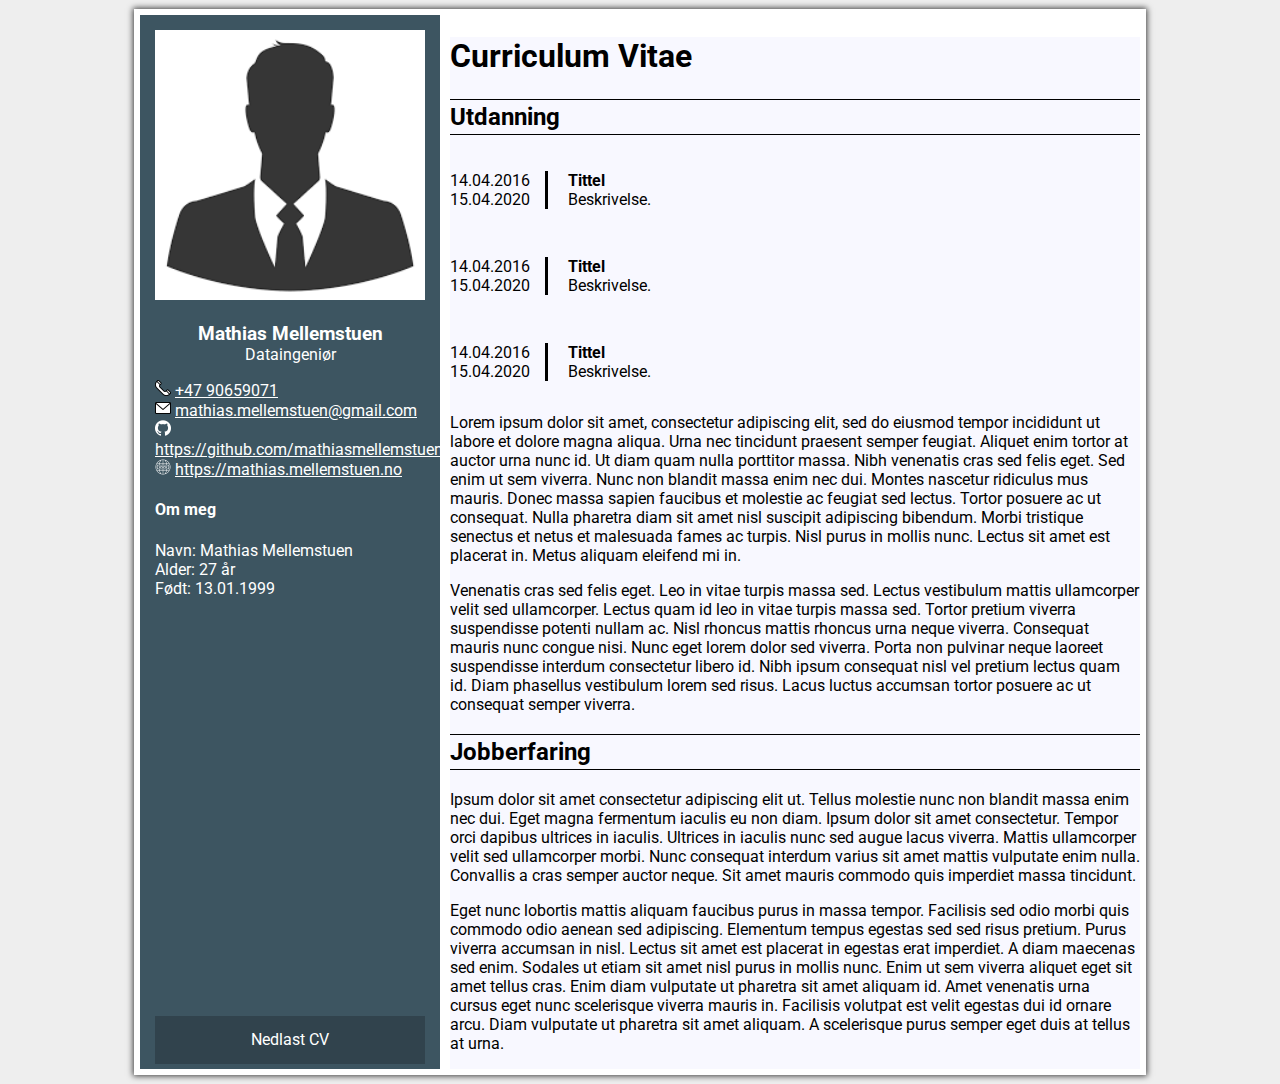
==== index.html @ b18fa22c "Adding list items." ====
<!DOCTYPE html>
<html lang="no">
<head>
    <meta charset="UTF-8">
    <meta name="viewport" content="width=device-width, initial-scale=1.0">
    <meta http-equiv="X-UA-Compatible" content="ie=edge">
    <link type="text/css" rel="stylesheet" href="Style.css"/>
    <link href="https://fonts.googleapis.com/css?family=Roboto&display=swap" rel="stylesheet"> 
    <script src="Script.js"></script>
    <title>CV - Mathias Mellemstuen</title>
</head>
<body>
    <main>
        <h1>Curriculum Vitae</h1>
        <div class="extra-content dark-blue-background">
            <img src="profilepicture.png"/>
            <h3>Mathias Mellemstuen</h3>
            <p id="title">Dataingeniør</p>
            <p>
                <span class="icon-phone"> </span> <a href="tel:+4790659071">+47 90659071</a><br>
                <span class="icon-mail"> </span> <a href="mailto:mathias.mellemstuen@gmail.com">mathias.mellemstuen@gmail.com</a><br>
                <span class="icon-github"></span> <a  target="_blank" href="https://github.com/mathiasmellemstuen">https://github.com/mathiasmellemstuen</a><br>
                <span class="icon-website"></span> <a  target="_blank" href="https://mathias.mellemstuen.no">https://mathias.mellemstuen.no</a>
            </p>
            <h4>Om meg</h4>
            <p>Navn: Mathias Mellemstuen<br><span id="age">Alder: x år</span><br>Født: 13.01.1999</p>
            <div id="download-button">
                <a href="/cv.pdf">Nedlast CV</a>
            </div>
        </div>
        <div class="main-content">
            <h2 class="header-lines">Utdanning</h2>
            <section class="list-item">
                <p class="date"><span>14.04.2016</span><br><span>15.04.2020</span></p>
                <p class="description"><b>Tittel</b><br>Beskrivelse.</p>
            </section>
            <section class="list-item">
                <p class="date"><span>14.04.2016</span><br><span>15.04.2020</span></p>
                <p class="description"><b>Tittel</b><br>Beskrivelse.</p>
            </section>
            <section class="list-item">
                <p class="date"><span>14.04.2016</span><br><span>15.04.2020</span></p>
                <p class="description"><b>Tittel</b><br>Beskrivelse.</p>
            </section>
            <p>Lorem ipsum dolor sit amet, consectetur adipiscing elit, sed do eiusmod tempor incididunt ut labore et dolore magna aliqua. Urna nec tincidunt praesent semper feugiat. Aliquet enim tortor at auctor urna nunc id. Ut diam quam nulla porttitor massa. Nibh venenatis cras sed felis eget. Sed enim ut sem viverra. Nunc non blandit massa enim nec dui. Montes nascetur ridiculus mus mauris. Donec massa sapien faucibus et molestie ac feugiat sed lectus. Tortor posuere ac ut consequat. Nulla pharetra diam sit amet nisl suscipit adipiscing bibendum. Morbi tristique senectus et netus et malesuada fames ac turpis. Nisl purus in mollis nunc. Lectus sit amet est placerat in. Metus aliquam eleifend mi in.</p>
            <p>Venenatis cras sed felis eget. Leo in vitae turpis massa sed. Lectus vestibulum mattis ullamcorper velit sed ullamcorper. Lectus quam id leo in vitae turpis massa sed. Tortor pretium viverra suspendisse potenti nullam ac. Nisl rhoncus mattis rhoncus urna neque viverra. Consequat mauris nunc congue nisi. Nunc eget lorem dolor sed viverra. Porta non pulvinar neque laoreet suspendisse interdum consectetur libero id. Nibh ipsum consequat nisl vel pretium lectus quam id. Diam phasellus vestibulum lorem sed risus. Lacus luctus accumsan tortor posuere ac ut consequat semper viverra.</p>
            <h2 class="header-lines">Jobberfaring</h2>
            <p>Ipsum dolor sit amet consectetur adipiscing elit ut. Tellus molestie nunc non blandit massa enim nec dui. Eget magna fermentum iaculis eu non diam. Ipsum dolor sit amet consectetur. Tempor orci dapibus ultrices in iaculis. Ultrices in iaculis nunc sed augue lacus viverra. Mattis ullamcorper velit sed ullamcorper morbi. Nunc consequat interdum varius sit amet mattis vulputate enim nulla. Convallis a cras semper auctor neque. Sit amet mauris commodo quis imperdiet massa tincidunt.</p>
            <p>Eget nunc lobortis mattis aliquam faucibus purus in massa tempor. Facilisis sed odio morbi quis commodo odio aenean sed adipiscing. Elementum tempus egestas sed sed risus pretium. Purus viverra accumsan in nisl. Lectus sit amet est placerat in egestas erat imperdiet. A diam maecenas sed enim. Sodales ut etiam sit amet nisl purus in mollis nunc. Enim ut sem viverra aliquet eget sit amet tellus cras. Enim diam vulputate ut pharetra sit amet aliquam id. Amet venenatis urna cursus eget nunc scelerisque viverra mauris in. Facilisis volutpat est velit egestas dui id ornare arcu. Diam vulputate ut pharetra sit amet aliquam. A scelerisque purus semper eget duis at tellus at urna.</p>
            </div>

    </main>
    <footer>

    </footer>
</body>

</html>
---- Style.css ----
@media (min-width: 1000px) {
    
    main {
        min-width: 1000px;
        width:49vw; 
        grid-template-columns: 30% 69%; 
        grid-template-rows: 4em auto; 
    }
    main h1 {
        grid-column-start: 2;
        grid-column-end: 2;
        grid-row-start: 1;
        grid-row-end: 1;
        background-color:#f8f8ff; 
        margin-bottom:0;

    }
    .extra-content {
        color: white; 
        background-color: #3D5561; 
        grid-column-start: 1;
        grid-column-end: 1;
        grid-row-start: 1;
        grid-row-end: 3;
        padding: 5%; 
        position:relative; 
    }
    .extra-content h3 {

        text-align: center;
        margin-bottom:0; 
    }
    .extra-content img {
    
        width:100%; 
    }
    .main-content {
        background-color:#f8f8ff; 
        grid-column-start: 2;
        grid-column-end: 2;
        grid-row-start: 2;
        grid-row-end: 2;
    }
    .main-content h1 {
        text-align: center;
    }
    a {
        color:white; 
    }
    #download-button {
        position:absolute; 
        width:90%;
        height:3em; 
        background-color:rgb(49, 67, 77); 
        bottom: 5px; 
        transition: 0.2s linear;
    
    } 
    #download-button a {
        position: absolute;
        color:white; 
        height:100%; 
        text-align: center;
        width:100%; 
        line-height:3em;
        text-decoration: none;
    }
    
}
@media (max-width: 1000px) {
    

    main {
        display:flex; 
        flex-direction: column;
        width: 100%;
    }
    main h1 {
        order:1; 
        background-color: #3D5561; 
        margin-top: 0;
        margin-bottom: 0;
        padding-top: 1.5em;
        padding-bottom:1.5em; 
        text-align:center; 
        color:white; 

    }
    .main-content {
        order:3; 
        margin-bottom:3em; 
    }
    .extra-content {
        order:2; 
        color:black;
        text-align:center; 
    }
    a {
        color:black; 
    }
    #download-button {
        position:fixed; 
        width:100%;
        height:3em; 
        background-color:rgb(49, 67, 77); 
        bottom: 5px; 
        transition: 0.2s linear;
        left:10px; 
        right:10px; 
    
    } 
    #download-button a {
        position:fixed;
        color:white; 
        text-align: center;
        line-height:3em;
        width:100%; 
        text-decoration: none;
        bottom:5px; 
        left:10px; 
        right:10px;
    }

}

body {
    margin-top:1vh; 
    margin-bottom:1vh;
    padding:0; 
    background-color: #eeeeee;
    font-family: 'Roboto', sans-serif;
}

main {
    margin-left: auto; 
    margin-right: auto; 
    box-shadow: 0px 0px 6px 1px rgba(0,0,0,0.75);
    padding: 0.5vw; 
    background-color: white;
    min-height: 1024px;
    display:grid;
    grid-column-gap: 1%;
}

.icon-phone {
    background-image: url("phone.png");
    background-size: cover;
    background-repeat: no-repeat;
    background-position: center center;   
    height: 1em;
    width: 1em;
    display:inline-block;
}
.icon-mail {
    background-image: url("mail.png");
    background-size: cover;
    background-repeat: no-repeat;
    background-position: center center;   
    height: 1em;
    width: 1em;
    display:inline-block;
}
.icon-github {
    background-image: url("github.png");
    background-size: cover;
    background-repeat: no-repeat;
    background-position: center center;   
    height: 1em;
    width: 1em;
    display:inline-block;
}
.icon-website {
    background-image: url("website.png");
    background-size: cover;
    background-repeat: no-repeat;
    background-position: center center;   
    height: 1em;
    width: 1em;
    display:inline-block;
}

#title {
    margin-top: 0;
    text-align: center;
}
.header-lines {
    padding-top:3px; 
    padding-bottom:3px; 
    border-top:1px solid black;
    border-bottom:1px solid black;
}


#download-button:hover {
    background-color: #4C6977; 
}


.list-item {
    margin-top:1em; 
    margin-bottom:1em; 
    overflow:hidden;
    cursor: pointer;

}
.list-item .date {
    display:inline-block;
    border-right-style: solid;
    min-width: 95px;
    float:left; 
}
.list-item .description {
    margin-left:20px; 
    display:inline-block; 
    float:left; 
}
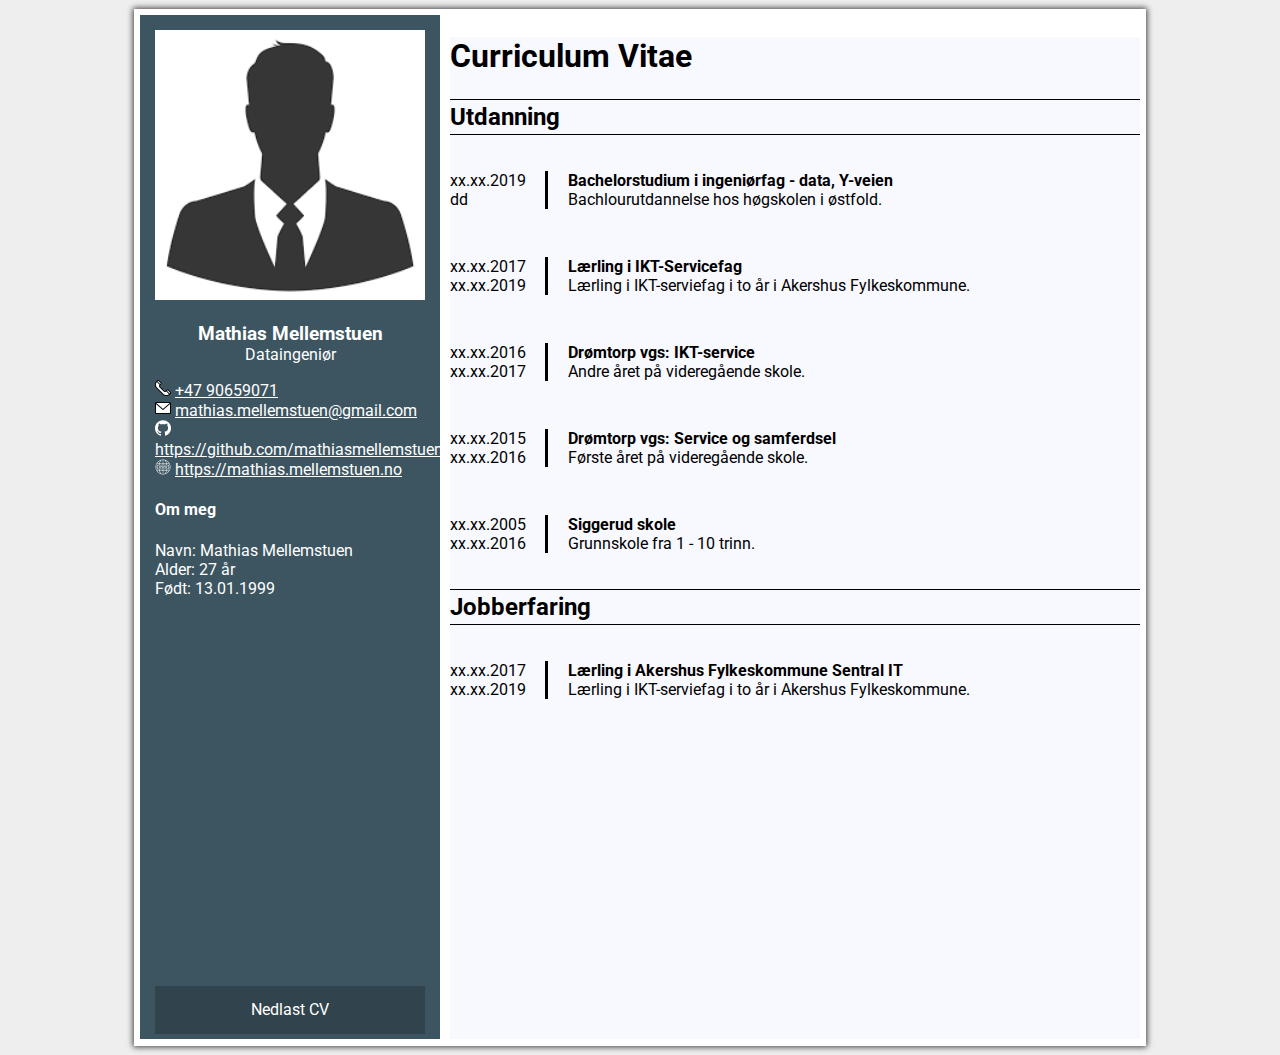
==== commit 70d4a18b: "Minor changes." ====
--- a/index.html
+++ b/index.html
@@ -1,58 +1,61 @@
 <!DOCTYPE html>
 <html lang="no">
-<head>
-    <meta charset="UTF-8">
-    <meta name="viewport" content="width=device-width, initial-scale=1.0">
-    <meta http-equiv="X-UA-Compatible" content="ie=edge">
-    <link type="text/css" rel="stylesheet" href="Style.css"/>
-    <link href="https://fonts.googleapis.com/css?family=Roboto&display=swap" rel="stylesheet"> 
-    <script src="Script.js"></script>
-    <title>CV - Mathias Mellemstuen</title>
-</head>
-<body>
-    <main>
-        <h1>Curriculum Vitae</h1>
-        <div class="extra-content dark-blue-background">
-            <img src="profilepicture.png"/>
-            <h3>Mathias Mellemstuen</h3>
-            <p id="title">Dataingeniør</p>
-            <p>
-                <span class="icon-phone"> </span> <a href="tel:+4790659071">+47 90659071</a><br>
-                <span class="icon-mail"> </span> <a href="mailto:mathias.mellemstuen@gmail.com">mathias.mellemstuen@gmail.com</a><br>
-                <span class="icon-github"></span> <a  target="_blank" href="https://github.com/mathiasmellemstuen">https://github.com/mathiasmellemstuen</a><br>
-                <span class="icon-website"></span> <a  target="_blank" href="https://mathias.mellemstuen.no">https://mathias.mellemstuen.no</a>
-            </p>
-            <h4>Om meg</h4>
-            <p>Navn: Mathias Mellemstuen<br><span id="age">Alder: x år</span><br>Født: 13.01.1999</p>
-            <div id="download-button">
-                <a href="/cv.pdf">Nedlast CV</a>
+    <head>
+        <meta charset="UTF-8">
+        <meta name="viewport" content="width=device-width, initial-scale=1.0">
+        <meta http-equiv="X-UA-Compatible" content="ie=edge">
+        <link type="text/css" rel="stylesheet" href="Style.css"/>
+        <link href="https://fonts.googleapis.com/css?family=Roboto&display=swap" rel="stylesheet"> 
+        <script src="Script.js"></script>
+        <title>CV - Mathias Mellemstuen</title>
+    </head>
+    <body>
+        <main>
+            <h1>Curriculum Vitae</h1>
+            <div class="extra-content dark-blue-background">
+                <img src="profilepicture.png"/>
+                <h3>Mathias Mellemstuen</h3>
+                <p id="title">Dataingeniør</p>
+                <p>
+                    <span class="icon-phone"> </span> <a href="tel:+4790659071">+47 90659071</a><br>
+                    <span class="icon-mail"> </span> <a href="mailto:mathias.mellemstuen@gmail.com">mathias.mellemstuen@gmail.com</a><br>
+                    <span class="icon-github"></span> <a  target="_blank" href="https://github.com/mathiasmellemstuen">https://github.com/mathiasmellemstuen</a><br>
+                    <span class="icon-website"></span> <a  target="_blank" href="https://mathias.mellemstuen.no">https://mathias.mellemstuen.no</a>
+                </p>
+                <h4>Om meg</h4>
+                <p>Navn: Mathias Mellemstuen<br><span id="age">Alder: x år</span><br>Født: 13.01.1999</p>
+                <div id="download-button">
+                    <a href="/cv.pdf">Nedlast CV</a>
+                </div>
             </div>
-        </div>
-        <div class="main-content">
-            <h2 class="header-lines">Utdanning</h2>
-            <section class="list-item">
-                <p class="date"><span>14.04.2016</span><br><span>15.04.2020</span></p>
-                <p class="description"><b>Tittel</b><br>Beskrivelse.</p>
-            </section>
-            <section class="list-item">
-                <p class="date"><span>14.04.2016</span><br><span>15.04.2020</span></p>
-                <p class="description"><b>Tittel</b><br>Beskrivelse.</p>
-            </section>
-            <section class="list-item">
-                <p class="date"><span>14.04.2016</span><br><span>15.04.2020</span></p>
-                <p class="description"><b>Tittel</b><br>Beskrivelse.</p>
-            </section>
-            <p>Lorem ipsum dolor sit amet, consectetur adipiscing elit, sed do eiusmod tempor incididunt ut labore et dolore magna aliqua. Urna nec tincidunt praesent semper feugiat. Aliquet enim tortor at auctor urna nunc id. Ut diam quam nulla porttitor massa. Nibh venenatis cras sed felis eget. Sed enim ut sem viverra. Nunc non blandit massa enim nec dui. Montes nascetur ridiculus mus mauris. Donec massa sapien faucibus et molestie ac feugiat sed lectus. Tortor posuere ac ut consequat. Nulla pharetra diam sit amet nisl suscipit adipiscing bibendum. Morbi tristique senectus et netus et malesuada fames ac turpis. Nisl purus in mollis nunc. Lectus sit amet est placerat in. Metus aliquam eleifend mi in.</p>
-            <p>Venenatis cras sed felis eget. Leo in vitae turpis massa sed. Lectus vestibulum mattis ullamcorper velit sed ullamcorper. Lectus quam id leo in vitae turpis massa sed. Tortor pretium viverra suspendisse potenti nullam ac. Nisl rhoncus mattis rhoncus urna neque viverra. Consequat mauris nunc congue nisi. Nunc eget lorem dolor sed viverra. Porta non pulvinar neque laoreet suspendisse interdum consectetur libero id. Nibh ipsum consequat nisl vel pretium lectus quam id. Diam phasellus vestibulum lorem sed risus. Lacus luctus accumsan tortor posuere ac ut consequat semper viverra.</p>
-            <h2 class="header-lines">Jobberfaring</h2>
-            <p>Ipsum dolor sit amet consectetur adipiscing elit ut. Tellus molestie nunc non blandit massa enim nec dui. Eget magna fermentum iaculis eu non diam. Ipsum dolor sit amet consectetur. Tempor orci dapibus ultrices in iaculis. Ultrices in iaculis nunc sed augue lacus viverra. Mattis ullamcorper velit sed ullamcorper morbi. Nunc consequat interdum varius sit amet mattis vulputate enim nulla. Convallis a cras semper auctor neque. Sit amet mauris commodo quis imperdiet massa tincidunt.</p>
-            <p>Eget nunc lobortis mattis aliquam faucibus purus in massa tempor. Facilisis sed odio morbi quis commodo odio aenean sed adipiscing. Elementum tempus egestas sed sed risus pretium. Purus viverra accumsan in nisl. Lectus sit amet est placerat in egestas erat imperdiet. A diam maecenas sed enim. Sodales ut etiam sit amet nisl purus in mollis nunc. Enim ut sem viverra aliquet eget sit amet tellus cras. Enim diam vulputate ut pharetra sit amet aliquam id. Amet venenatis urna cursus eget nunc scelerisque viverra mauris in. Facilisis volutpat est velit egestas dui id ornare arcu. Diam vulputate ut pharetra sit amet aliquam. A scelerisque purus semper eget duis at tellus at urna.</p>
+            <div class="main-content">
+                <h2 class="header-lines">Utdanning</h2>
+                <section class="list-item">
+                    <p class="date"><span>xx.xx.2019</span><br><span>dd</span></p>
+                    <p class="description"><b>Bachelorstudium i ingeniørfag - data, Y-veien</b><br>Bachlourutdannelse hos høgskolen i østfold.</p>
+                </section>
+                <section class="list-item">
+                    <p class="date"><span>xx.xx.2017</span><br><span>xx.xx.2019</span></p>
+                    <p class="description"><b>Lærling i IKT-Servicefag</b><br>Lærling i IKT-serviefag i to år i Akershus Fylkeskommune.</p>
+                </section>
+                <section class="list-item">
+                    <p class="date"><span>xx.xx.2016</span><br><span>xx.xx.2017</span></p>
+                    <p class="description"><b>Drømtorp vgs: IKT-service</b><br>Andre året på videregående skole.</p>
+                </section>
+                <section class="list-item">
+                    <p class="date"><span>xx.xx.2015</span><br><span>xx.xx.2016</span></p>
+                    <p class="description"><b>Drømtorp vgs: Service og samferdsel</b><br>Første året på videregående skole.</p>
+                </section>
+                <section class="list-item">
+                    <p class="date"><span>xx.xx.2005</span><br><span>xx.xx.2016</span></p>
+                    <p class="description"><b>Siggerud skole</b><br>Grunnskole fra 1 - 10 trinn.</p>
+                </section>
+                <h2 class="header-lines">Jobberfaring</h2>
+                <section class="list-item">
+                    <p class="date"><span>xx.xx.2017</span><br><span>xx.xx.2019</span></p>
+                    <p class="description"><b>Lærling i Akershus Fylkeskommune Sentral IT</b><br>Lærling i IKT-serviefag i to år i Akershus Fylkeskommune.</p>
+                </section>
             </div>
-
-    </main>
-    <footer>
-
-    </footer>
-</body>
-
+        </main>
+    </body>
 </html>--- a/Style.css
+++ b/Style.css
@@ -123,6 +123,26 @@
 
 }
 
+@media print {
+    body {
+        width: 100%;
+        height:100%;
+        position:fixed;
+        top:0px;
+        bottom:0px;
+        margin: auto;
+        margin-top: 0px !important;
+        border: 1px solid;
+    }
+    main {
+        width:100%; 
+        padding: 0 0; 
+        margin: 0 0; 
+    }
+    #download-button {
+        displaY: none;
+    }
+}
 body {
     margin-top:1vh; 
     margin-bottom:1vh;
@@ -208,9 +228,12 @@
     border-right-style: solid;
     min-width: 95px;
     float:left; 
+    overflow:hidden; 
 }
 .list-item .description {
     margin-left:20px; 
     display:inline-block; 
     float:left; 
+    overflow:hidden;    
+    display:block; 
 }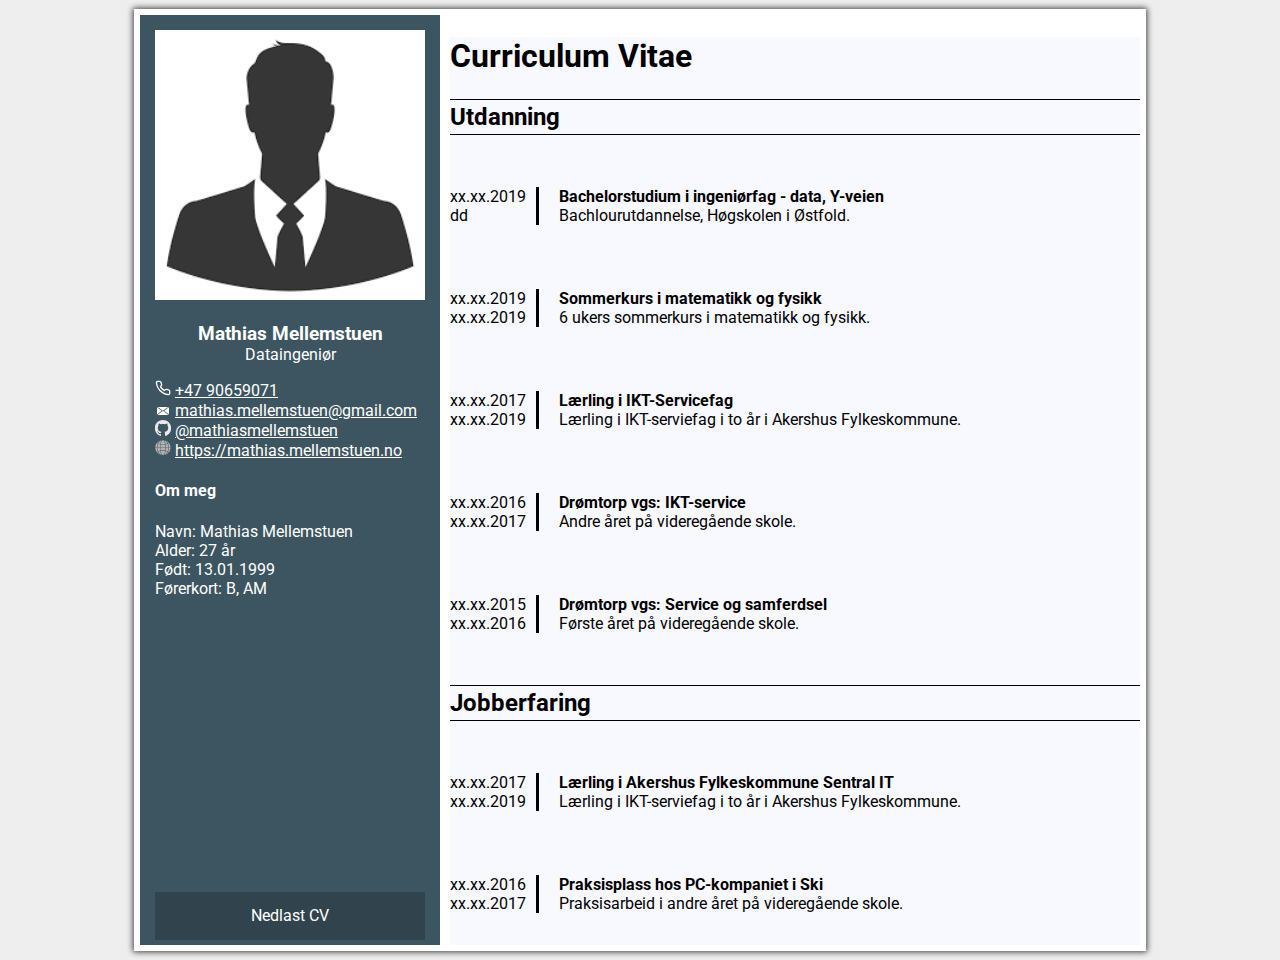
==== commit 6c0b4df9: "Minor changes." ====
--- a/index.html
+++ b/index.html
@@ -13,48 +13,57 @@
         <main>
             <h1>Curriculum Vitae</h1>
             <div class="extra-content dark-blue-background">
-                <img src="profilepicture.png"/>
+                <img src="Images/profilepicture.png"/>
                 <h3>Mathias Mellemstuen</h3>
                 <p id="title">Dataingeniør</p>
                 <p>
                     <span class="icon-phone"> </span> <a href="tel:+4790659071">+47 90659071</a><br>
                     <span class="icon-mail"> </span> <a href="mailto:mathias.mellemstuen@gmail.com">mathias.mellemstuen@gmail.com</a><br>
-                    <span class="icon-github"></span> <a  target="_blank" href="https://github.com/mathiasmellemstuen">https://github.com/mathiasmellemstuen</a><br>
+                    <span class="icon-github"></span> <a  target="_blank" href="https://github.com/mathiasmellemstuen">@mathiasmellemstuen</a><br>
                     <span class="icon-website"></span> <a  target="_blank" href="https://mathias.mellemstuen.no">https://mathias.mellemstuen.no</a>
                 </p>
                 <h4>Om meg</h4>
-                <p>Navn: Mathias Mellemstuen<br><span id="age">Alder: x år</span><br>Født: 13.01.1999</p>
+                <p>Navn: Mathias Mellemstuen<br><span id="age">Alder: x år</span><br>Født: 13.01.1999<br>Førerkort: B, AM</p>
                 <div id="download-button">
                     <a href="/cv.pdf">Nedlast CV</a>
                 </div>
             </div>
             <div class="main-content">
                 <h2 class="header-lines">Utdanning</h2>
-                <section class="list-item">
-                    <p class="date"><span>xx.xx.2019</span><br><span>dd</span></p>
-                    <p class="description"><b>Bachelorstudium i ingeniørfag - data, Y-veien</b><br>Bachlourutdannelse hos høgskolen i østfold.</p>
-                </section>
-                <section class="list-item">
-                    <p class="date"><span>xx.xx.2017</span><br><span>xx.xx.2019</span></p>
-                    <p class="description"><b>Lærling i IKT-Servicefag</b><br>Lærling i IKT-serviefag i to år i Akershus Fylkeskommune.</p>
-                </section>
-                <section class="list-item">
-                    <p class="date"><span>xx.xx.2016</span><br><span>xx.xx.2017</span></p>
-                    <p class="description"><b>Drømtorp vgs: IKT-service</b><br>Andre året på videregående skole.</p>
-                </section>
-                <section class="list-item">
-                    <p class="date"><span>xx.xx.2015</span><br><span>xx.xx.2016</span></p>
-                    <p class="description"><b>Drømtorp vgs: Service og samferdsel</b><br>Første året på videregående skole.</p>
-                </section>
-                <section class="list-item">
-                    <p class="date"><span>xx.xx.2005</span><br><span>xx.xx.2016</span></p>
-                    <p class="description"><b>Siggerud skole</b><br>Grunnskole fra 1 - 10 trinn.</p>
-                </section>
+                <div class="flex-group">
+                    <section class="list-item">
+                        <p class="date"><span>xx.xx.2019</span><br><span>dd</span></p>
+                        <p class="description"><b>Bachelorstudium i ingeniørfag - data, Y-veien</b><br>Bachlourutdannelse, Høgskolen i Østfold.</p>
+                    </section>
+                    <section class="list-item">
+                        <p class="date"><span>xx.xx.2019</span><br><span>xx.xx.2019</span></p>
+                        <p class="description"><b>Sommerkurs i matematikk og fysikk</b><br>6 ukers sommerkurs i matematikk og fysikk.</p>
+                    </section>
+                    <section class="list-item">
+                        <p class="date"><span>xx.xx.2017</span><br><span>xx.xx.2019</span></p>
+                        <p class="description"><b>Lærling i IKT-Servicefag</b><br>Lærling i IKT-serviefag i to år i Akershus Fylkeskommune.</p>
+                    </section>
+                    <section class="list-item">
+                        <p class="date"><span>xx.xx.2016</span><br><span>xx.xx.2017</span></p>
+                        <p class="description"><b>Drømtorp vgs: IKT-service</b><br>Andre året på videregående skole.</p>
+                    </section>
+                    <section class="list-item">
+                        <p class="date"><span>xx.xx.2015</span><br><span>xx.xx.2016</span></p>
+                        <p class="description"><b>Drømtorp vgs: Service og samferdsel</b><br>Første året på videregående skole.</p>
+                    </section>
+                </div>
+
                 <h2 class="header-lines">Jobberfaring</h2>
-                <section class="list-item">
-                    <p class="date"><span>xx.xx.2017</span><br><span>xx.xx.2019</span></p>
-                    <p class="description"><b>Lærling i Akershus Fylkeskommune Sentral IT</b><br>Lærling i IKT-serviefag i to år i Akershus Fylkeskommune.</p>
-                </section>
+                <div class="flex-group">
+                    <section class="list-item">
+                        <p class="date"><span>xx.xx.2017</span><br><span>xx.xx.2019</span></p>
+                        <p class="description"><b>Lærling i Akershus Fylkeskommune Sentral IT</b><br>Lærling i IKT-serviefag i to år i Akershus Fylkeskommune.</p>
+                    </section>
+                    <section class="list-item">
+                        <p class="date"><span>xx.xx.2016</span><br><span>xx.xx.2017</span></p>
+                        <p class="description"><b>Praksisplass hos PC-kompaniet i Ski</b><br>Praksisarbeid i andre året på videregående skole.</p>
+                    </section>
+                </div>
             </div>
         </main>
     </body>
--- a/Style.css
+++ b/Style.css
@@ -6,6 +6,7 @@
         grid-template-columns: 30% 69%; 
         grid-template-rows: 4em auto; 
     }
+    
     main h1 {
         grid-column-start: 2;
         grid-column-end: 2;
@@ -13,8 +14,8 @@
         grid-row-end: 1;
         background-color:#f8f8ff; 
         margin-bottom:0;
-
-    }
+    }
+
     .extra-content {
         color: white; 
         background-color: #3D5561; 
@@ -25,15 +26,18 @@
         padding: 5%; 
         position:relative; 
     }
+
     .extra-content h3 {
 
         text-align: center;
         margin-bottom:0; 
     }
+
     .extra-content img {
     
         width:100%; 
     }
+
     .main-content {
         background-color:#f8f8ff; 
         grid-column-start: 2;
@@ -41,12 +45,15 @@
         grid-row-start: 2;
         grid-row-end: 2;
     }
+
     .main-content h1 {
         text-align: center;
     }
+
     a {
         color:white; 
     }
+
     #download-button {
         position:absolute; 
         width:90%;
@@ -56,6 +63,7 @@
         transition: 0.2s linear;
     
     } 
+
     #download-button a {
         position: absolute;
         color:white; 
@@ -65,7 +73,10 @@
         line-height:3em;
         text-decoration: none;
     }
-    
+
+    .icon-phone, .icon-mail, .icon-github, .icon-website{
+        filter:invert(); 
+    }
 }
 @media (max-width: 1000px) {
     
@@ -75,6 +86,7 @@
         flex-direction: column;
         width: 100%;
     }
+
     main h1 {
         order:1; 
         background-color: #3D5561; 
@@ -86,18 +98,22 @@
         color:white; 
 
     }
+
     .main-content {
         order:3; 
         margin-bottom:3em; 
     }
+
     .extra-content {
         order:2; 
         color:black;
         text-align:center; 
     }
+
     a {
         color:black; 
     }
+
     #download-button {
         position:fixed; 
         width:100%;
@@ -109,6 +125,7 @@
         right:10px; 
     
     } 
+
     #download-button a {
         position:fixed;
         color:white; 
@@ -120,6 +137,7 @@
         left:10px; 
         right:10px;
     }
+
 
 }
 
@@ -134,14 +152,17 @@
         margin-top: 0px !important;
         border: 1px solid;
     }
+
     main {
         width:100%; 
         padding: 0 0; 
         margin: 0 0; 
     }
+
     #download-button {
         displaY: none;
     }
+
 }
 body {
     margin-top:1vh; 
@@ -157,13 +178,12 @@
     box-shadow: 0px 0px 6px 1px rgba(0,0,0,0.75);
     padding: 0.5vw; 
     background-color: white;
-    min-height: 1024px;
     display:grid;
     grid-column-gap: 1%;
 }
 
 .icon-phone {
-    background-image: url("phone.png");
+    background-image: url("Icons/phone.svg");
     background-size: cover;
     background-repeat: no-repeat;
     background-position: center center;   
@@ -171,8 +191,19 @@
     width: 1em;
     display:inline-block;
 }
+
 .icon-mail {
-    background-image: url("mail.png");
+    background-image: url("Icons/mail.svg");
+    background-size: cover;
+    background-repeat: no-repeat;
+    background-position: center 3px;   
+    height: 1em;
+    width: 1em;
+    display:inline-block;
+}
+
+.icon-github {
+    background-image: url("Icons/github.svg");
     background-size: cover;
     background-repeat: no-repeat;
     background-position: center center;   
@@ -180,17 +211,9 @@
     width: 1em;
     display:inline-block;
 }
-.icon-github {
-    background-image: url("github.png");
-    background-size: cover;
-    background-repeat: no-repeat;
-    background-position: center center;   
-    height: 1em;
-    width: 1em;
-    display:inline-block;
-}
+
 .icon-website {
-    background-image: url("website.png");
+    background-image: url("Icons/website.svg");
     background-size: cover;
     background-repeat: no-repeat;
     background-position: center center;   
@@ -203,6 +226,7 @@
     margin-top: 0;
     text-align: center;
 }
+
 .header-lines {
     padding-top:3px; 
     padding-bottom:3px; 
@@ -210,30 +234,25 @@
     border-bottom:1px solid black;
 }
 
-
 #download-button:hover {
     background-color: #4C6977; 
 }
 
-
+.flex-group {
+    display:flex; 
+    flex-direction: column;
+}
 .list-item {
+    display:flex; 
     margin-top:1em; 
     margin-bottom:1em; 
-    overflow:hidden;
     cursor: pointer;
-
+    max-width: 100ch;
 }
 .list-item .date {
-    display:inline-block;
     border-right-style: solid;
-    min-width: 95px;
-    float:left; 
-    overflow:hidden; 
+    padding-right: 10px;
 }
 .list-item .description {
     margin-left:20px; 
-    display:inline-block; 
-    float:left; 
-    overflow:hidden;    
-    display:block; 
 }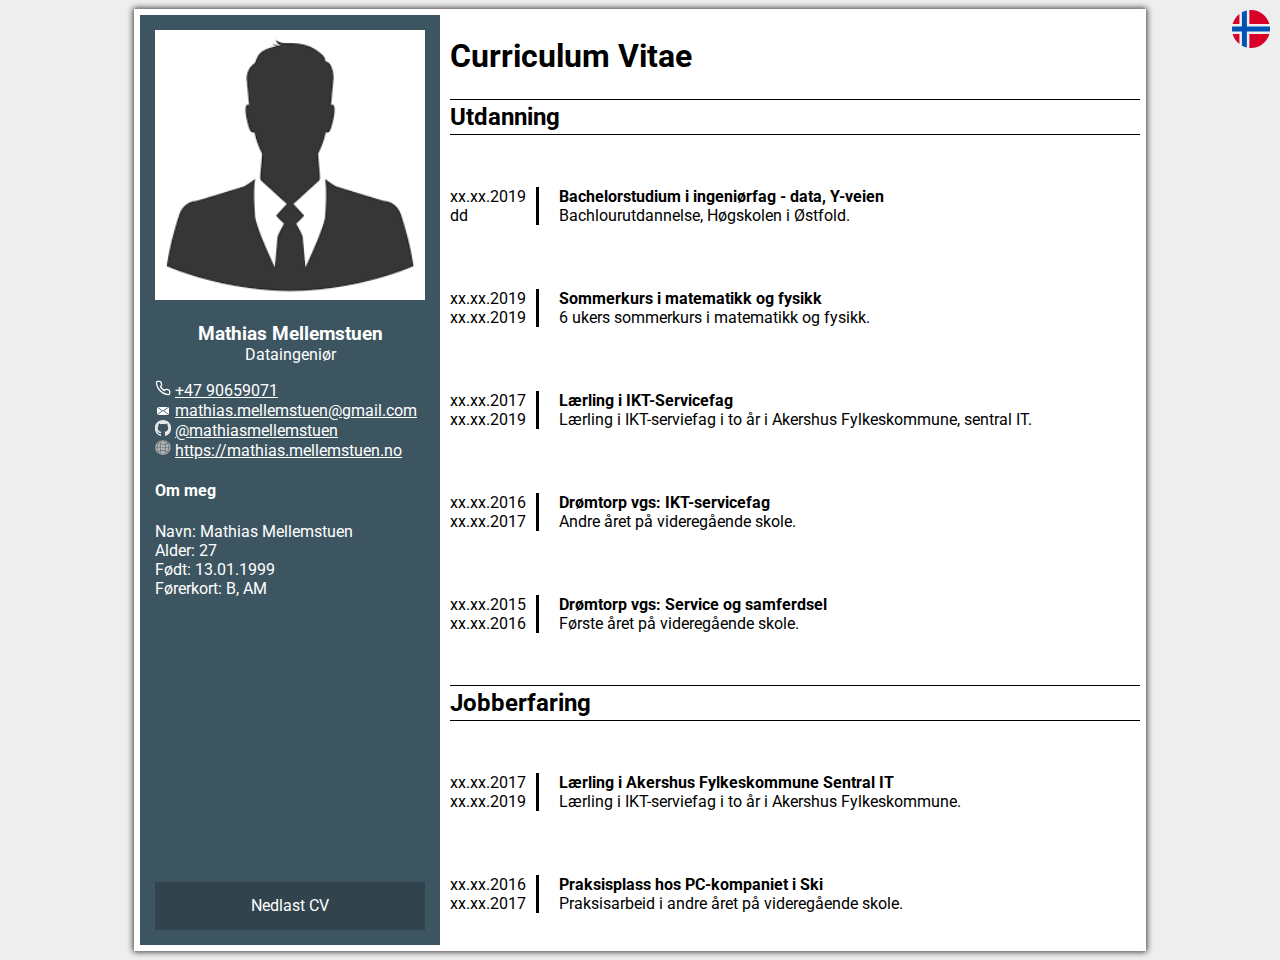
==== commit a5e713c7: "Lagt til data.json som inneholder alle strings på nettsiden. Lagt til språk både norsk og engelsk. F" ====
--- a/index.html
+++ b/index.html
@@ -10,61 +10,42 @@
         <title>CV - Mathias Mellemstuen</title>
     </head>
     <body>
+        <div id="modal-language" class="modal modal-start-hidden">
+            <div class="modal-content">
+                <button class="modal-close-button">X</button>
+                <h2 class="modal-language-header">Språk</h2>
+                <div id="language-list">
+                    <button class="select-language-button" value="norwegian"><img class="language-button-flag" src="Icons/flag-norway.svg"/><p class="language-button-text">Norwegian</p></button>
+                    <button class="select-language-button" value="english"><img class="language-button-flag" src="Icons/flag-united-kingdom.svg"/><p class="language-button-text">English</p></button>
+                </div>
+            </div>
+        </div>
         <main>
-            <h1>Curriculum Vitae</h1>
+            <button id="language-button"></button>
+            <h1 id="page-header">Curriculum Vitae</h1>
             <div class="extra-content dark-blue-background">
                 <img src="Images/profilepicture.png"/>
-                <h3>Mathias Mellemstuen</h3>
+                <h3 id="name">Mathias Mellemstuen</h3>
                 <p id="title">Dataingeniør</p>
                 <p>
-                    <span class="icon-phone"> </span> <a href="tel:+4790659071">+47 90659071</a><br>
-                    <span class="icon-mail"> </span> <a href="mailto:mathias.mellemstuen@gmail.com">mathias.mellemstuen@gmail.com</a><br>
-                    <span class="icon-github"></span> <a  target="_blank" href="https://github.com/mathiasmellemstuen">@mathiasmellemstuen</a><br>
-                    <span class="icon-website"></span> <a  target="_blank" href="https://mathias.mellemstuen.no">https://mathias.mellemstuen.no</a>
+                    <span class="icon-phone"> </span> <a id="phonenumber" href="tel:+4790659071">+47 90659071</a><br>
+                    <span class="icon-mail"> </span> <a id="email" href="mailto:mathias.mellemstuen@gmail.com">mathias.mellemstuen@gmail.com</a><br>
+                    <span class="icon-github"></span> <a id="github" target="_blank" href="https://github.com/mathiasmellemstuen">@mathiasmellemstuen</a><br>
+                    <span class="icon-website"></span> <a id="website" target="_blank" href="https://mathias.mellemstuen.no">https://mathias.mellemstuen.no</a>
                 </p>
-                <h4>Om meg</h4>
-                <p>Navn: Mathias Mellemstuen<br><span id="age">Alder: x år</span><br>Født: 13.01.1999<br>Førerkort: B, AM</p>
+                <h4 id="about-me-text">Om meg</h4>
+                <p id="about-me-paragraph">Navn: Mathias Mellemstuen<br><span id="age">Alder: x år</span><br>Født: 13.01.1999<br>Førerkort: B, AM</p>
                 <div id="download-button">
                     <a href="/cv.pdf">Nedlast CV</a>
                 </div>
             </div>
             <div class="main-content">
-                <h2 class="header-lines">Utdanning</h2>
-                <div class="flex-group">
-                    <section class="list-item">
-                        <p class="date"><span>xx.xx.2019</span><br><span>dd</span></p>
-                        <p class="description"><b>Bachelorstudium i ingeniørfag - data, Y-veien</b><br>Bachlourutdannelse, Høgskolen i Østfold.</p>
-                    </section>
-                    <section class="list-item">
-                        <p class="date"><span>xx.xx.2019</span><br><span>xx.xx.2019</span></p>
-                        <p class="description"><b>Sommerkurs i matematikk og fysikk</b><br>6 ukers sommerkurs i matematikk og fysikk.</p>
-                    </section>
-                    <section class="list-item">
-                        <p class="date"><span>xx.xx.2017</span><br><span>xx.xx.2019</span></p>
-                        <p class="description"><b>Lærling i IKT-Servicefag</b><br>Lærling i IKT-serviefag i to år i Akershus Fylkeskommune.</p>
-                    </section>
-                    <section class="list-item">
-                        <p class="date"><span>xx.xx.2016</span><br><span>xx.xx.2017</span></p>
-                        <p class="description"><b>Drømtorp vgs: IKT-service</b><br>Andre året på videregående skole.</p>
-                    </section>
-                    <section class="list-item">
-                        <p class="date"><span>xx.xx.2015</span><br><span>xx.xx.2016</span></p>
-                        <p class="description"><b>Drømtorp vgs: Service og samferdsel</b><br>Første året på videregående skole.</p>
-                    </section>
-                </div>
-
-                <h2 class="header-lines">Jobberfaring</h2>
-                <div class="flex-group">
-                    <section class="list-item">
-                        <p class="date"><span>xx.xx.2017</span><br><span>xx.xx.2019</span></p>
-                        <p class="description"><b>Lærling i Akershus Fylkeskommune Sentral IT</b><br>Lærling i IKT-serviefag i to år i Akershus Fylkeskommune.</p>
-                    </section>
-                    <section class="list-item">
-                        <p class="date"><span>xx.xx.2016</span><br><span>xx.xx.2017</span></p>
-                        <p class="description"><b>Praksisplass hos PC-kompaniet i Ski</b><br>Praksisarbeid i andre året på videregående skole.</p>
-                    </section>
-                </div>
+                <h2 id="education-header" class="header-lines">Utdanning</h2>
+                <div id="education-list" class="flex-group"></div>
+                <h2 id="job-experience-header" class="header-lines">Jobberfaring</h2>
+                <div id="job-list" class="flex-group"></div>
             </div>
         </main>
+
     </body>
 </html>--- a/Style.css
+++ b/Style.css
@@ -5,6 +5,9 @@
         width:49vw; 
         grid-template-columns: 30% 69%; 
         grid-template-rows: 4em auto; 
+        padding: 0.5vw; 
+        box-shadow: 0px 0px 6px 1px rgba(0,0,0,0.75);
+        min-height: 95vh;
     }
     
     main h1 {
@@ -12,7 +15,6 @@
         grid-column-end: 2;
         grid-row-start: 1;
         grid-row-end: 1;
-        background-color:#f8f8ff; 
         margin-bottom:0;
     }
 
@@ -28,18 +30,15 @@
     }
 
     .extra-content h3 {
-
         text-align: center;
         margin-bottom:0; 
     }
 
     .extra-content img {
-    
         width:100%; 
     }
 
     .main-content {
-        background-color:#f8f8ff; 
         grid-column-start: 2;
         grid-column-end: 2;
         grid-row-start: 2;
@@ -59,14 +58,13 @@
         width:90%;
         height:3em; 
         background-color:rgb(49, 67, 77); 
-        bottom: 5px; 
+        bottom: 15px; 
         transition: 0.2s linear;
-    
     } 
 
     #download-button a {
         position: absolute;
-        color:white; 
+        color:white;
         height:100%; 
         text-align: center;
         width:100%; 
@@ -74,17 +72,18 @@
         text-decoration: none;
     }
 
-    .icon-phone, .icon-mail, .icon-github, .icon-website{
+    .icon-phone, .icon-mail, .icon-github, .icon-website {
         filter:invert(); 
     }
 }
 @media (max-width: 1000px) {
-    
 
     main {
         display:flex; 
         flex-direction: column;
         width: 100%;
+        padding: 0.5vw; 
+        box-shadow: 0px 0px 6px 1px rgba(0,0,0,0.75);
     }
 
     main h1 {
@@ -137,33 +136,61 @@
         left:10px; 
         right:10px;
     }
-
-
-}
-
+}
 @media print {
+
     body {
+        display:block; 
+        overflow: visible;
         width: 100%;
-        height:100%;
+        height: auto;
         position:fixed;
         top:0px;
         bottom:0px;
         margin: auto;
         margin-top: 0px !important;
-        border: 1px solid;
-    }
-
+        page-break-inside:auto;
+        position: static;
+    }
+    .flex-group {
+        display: inline;
+        position: static;
+        margin-left: 1vh;
+        margin-right: 1vh;
+        page-break-inside:auto; 
+
+    }
+    .list-item {
+        page-break-inside:avoid; 
+        padding-top: 0.5vh;
+        padding-bottom: 0.5vh;
+    }
     main {
         width:100%; 
         padding: 0 0; 
         margin: 0 0; 
-    }
-
-    #download-button {
-        displaY: none;
-    }
-
-}
+        overflow: visible; 
+        display:block; 
+        height: auto;
+        position: static;
+        box-shadow:10px 10px 10px 10px white;
+    }
+
+    #download-button, #language-button {
+        display: none;
+    }
+    @page {
+        margin: 0;
+    }
+    img {
+        margin-top: 10px;
+    }
+    .header-lines {
+        margin-left: 1vh;
+        margin-right: 1vh;
+    }
+}
+
 body {
     margin-top:1vh; 
     margin-bottom:1vh;
@@ -175,11 +202,10 @@
 main {
     margin-left: auto; 
     margin-right: auto; 
-    box-shadow: 0px 0px 6px 1px rgba(0,0,0,0.75);
-    padding: 0.5vw; 
     background-color: white;
     display:grid;
     grid-column-gap: 1%;
+    
 }
 
 .icon-phone {
@@ -255,4 +281,81 @@
 }
 .list-item .description {
     margin-left:20px; 
+}
+#language-button {
+    position:fixed; 
+    top: 10px;
+    right:10px; 
+    width: 3vw;
+    height: 3vw;
+    background: url("Icons/flag-norway.svg") no-repeat;
+    border:none;
+}
+#language-button:hover {
+    filter: brightness(70%);
+    transition: 0.2s linear;
+    cursor: pointer;
+}
+.modal-start-hidden {
+    display:none;
+}
+.modal {
+    position: fixed;
+    z-index: 1;
+    padding-top: 100px;
+    left: 0;
+    top: 0;
+    width: 100%;
+    height: 100%;
+    overflow: auto;
+    background-color: rgba(0, 0, 0, 0.6);
+}
+.modal-content {
+    display: block;
+    position: relative;
+    width: 500px;
+    margin-left: auto;
+    margin-right: auto;
+    background-color:rgba(255, 255, 255, 0.90);
+    border-radius: 10px;
+    padding: 5px;
+    padding-left: 10px;
+    padding-right: 10px;
+    animation-name: modalanimation;
+    animation-duration: 0.4s
+}
+.modal-close-button {
+    margin-left:100%;   
+    border:none; 
+    cursor: pointer;
+    color: black;
+    float: right;
+    font-size: 18px;
+    font-weight: bold;
+}
+@keyframes modalanimation {
+    from {top: -300px; opacity: 0}
+    to {top: 0; opacity: 1}
+  }
+.select-language-button{
+    display:flex; 
+    width:100%; 
+    border:none;
+    transition: 0.2s linear;
+    cursor: pointer;
+    margin-bottom: 20px;
+}
+.select-language-button:hover {
+    background-color: rgb(218, 218, 218);
+}
+.language-button-flag {
+    height: 100%;
+}
+.language-button-text {
+    margin-top: auto;
+    margin-bottom: auto;
+    margin-left: 30px;
+    font-size: larger;
+    font-weight: bold;
+
 }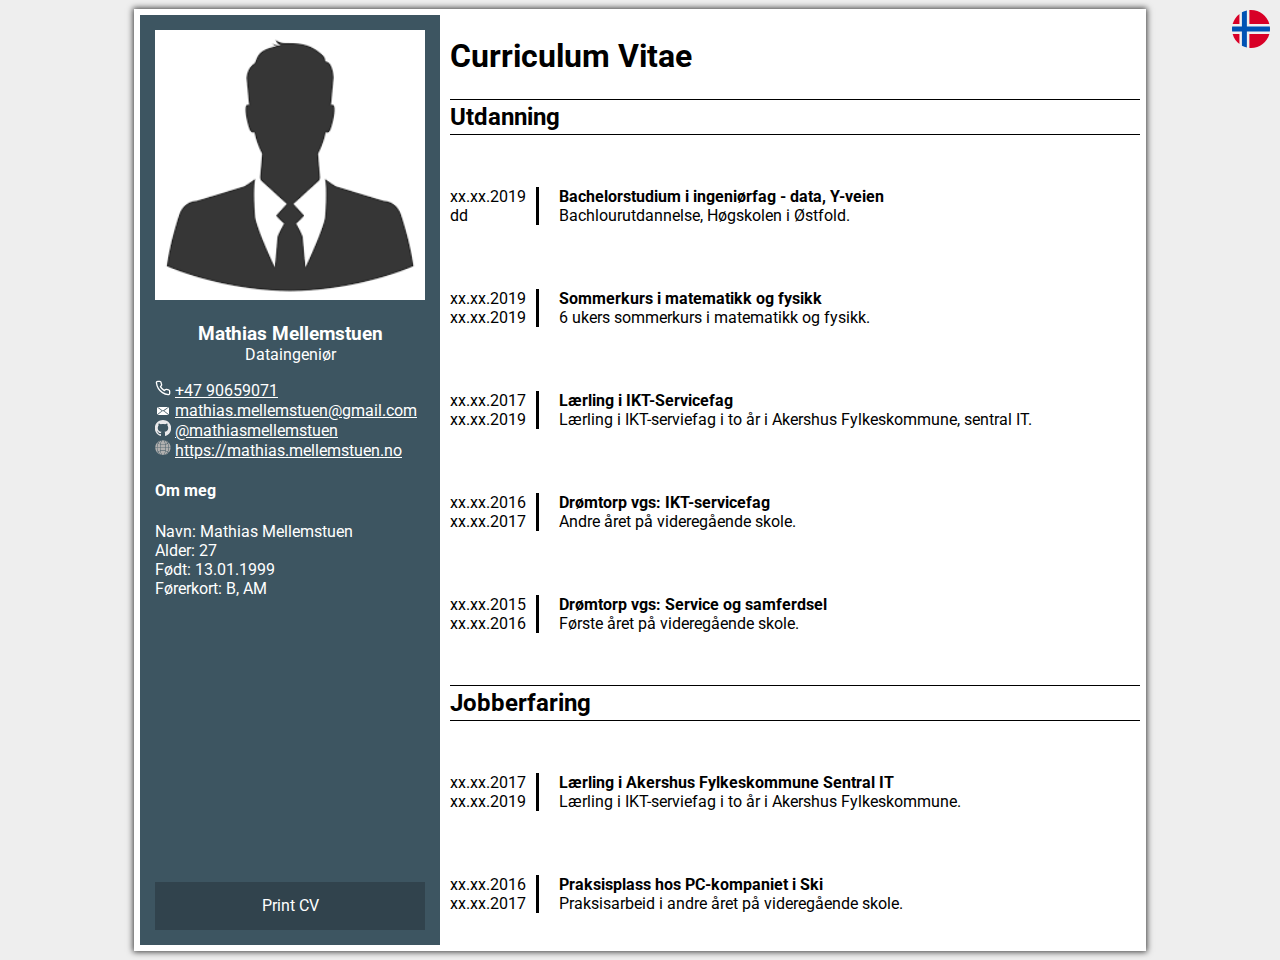
==== commit d5adc8c8: "Fixed print CV button." ====
--- a/index.html
+++ b/index.html
@@ -36,7 +36,7 @@
                 <h4 id="about-me-text">Om meg</h4>
                 <p id="about-me-paragraph">Navn: Mathias Mellemstuen<br><span id="age">Alder: x år</span><br>Født: 13.01.1999<br>Førerkort: B, AM</p>
                 <div id="download-button">
-                    <a href="/cv.pdf">Nedlast CV</a>
+                    <a href="javascript:if(window.print)window.print()">Print CV</a>
                 </div>
             </div>
             <div class="main-content">
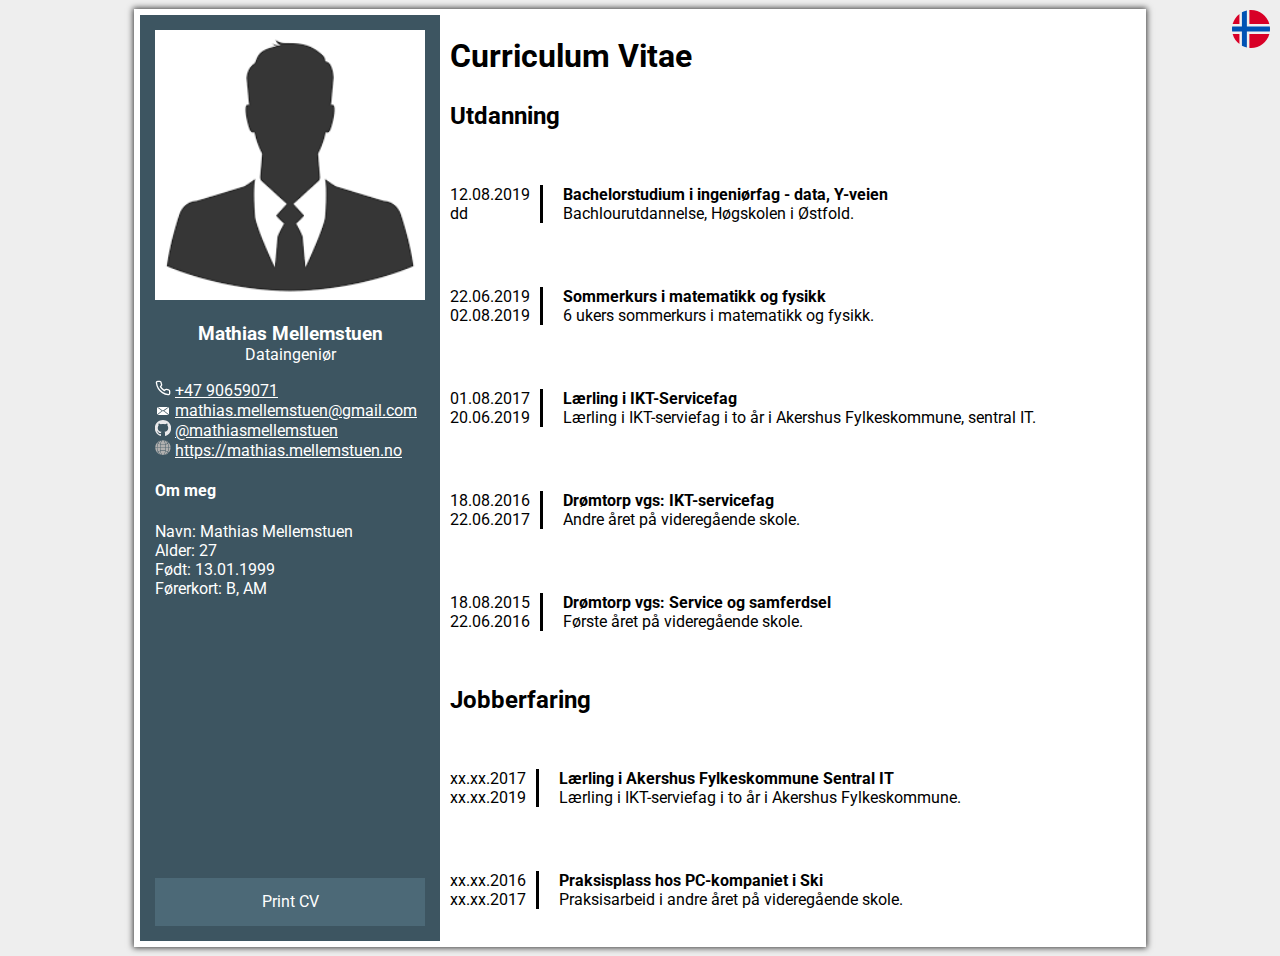
==== commit 6a6c8191: "Made it easier to add more languages." ====
--- a/index.html
+++ b/index.html
@@ -4,20 +4,18 @@
         <meta charset="UTF-8">
         <meta name="viewport" content="width=device-width, initial-scale=1.0">
         <meta http-equiv="X-UA-Compatible" content="ie=edge">
+        <link rel="icon" href="Icons/favicon.png">
         <link type="text/css" rel="stylesheet" href="Style.css"/>
         <link href="https://fonts.googleapis.com/css?family=Roboto&display=swap" rel="stylesheet"> 
         <script src="Script.js"></script>
-        <title>CV - Mathias Mellemstuen</title>
+        <title>CV</title>
     </head>
     <body>
         <div id="modal-language" class="modal modal-start-hidden">
             <div class="modal-content">
                 <button class="modal-close-button">X</button>
                 <h2 class="modal-language-header">Språk</h2>
-                <div id="language-list">
-                    <button class="select-language-button" value="norwegian"><img class="language-button-flag" src="Icons/flag-norway.svg"/><p class="language-button-text">Norwegian</p></button>
-                    <button class="select-language-button" value="english"><img class="language-button-flag" src="Icons/flag-united-kingdom.svg"/><p class="language-button-text">English</p></button>
-                </div>
+                <div id="language-list"></div>
             </div>
         </div>
         <main>
--- a/Style.css
+++ b/Style.css
@@ -1,15 +1,21 @@
 @media (min-width: 1000px) {
     
+    #language-button {
+        width: 3vw;
+        height: 3vw;
+    }
+    .modal-content {
+        width: 500px;
+    }
     main {
         min-width: 1000px;
         width:49vw; 
         grid-template-columns: 30% 69%; 
         grid-template-rows: 4em auto; 
         padding: 0.5vw; 
-        box-shadow: 0px 0px 6px 1px rgba(0,0,0,0.75);
+        box-shadow: 0px 0px 6px 1px var(--main-box-shadow-color);
         min-height: 95vh;
     }
-    
     main h1 {
         grid-column-start: 2;
         grid-column-end: 2;
@@ -17,10 +23,9 @@
         grid-row-end: 1;
         margin-bottom:0;
     }
-
     .extra-content {
-        color: white; 
-        background-color: #3D5561; 
+        color: var(--extra-content-color); 
+        background-color: var(--extra-content-background); 
         grid-column-start: 1;
         grid-column-end: 1;
         grid-row-start: 1;
@@ -28,106 +33,99 @@
         padding: 5%; 
         position:relative; 
     }
-
     .extra-content h3 {
         text-align: center;
         margin-bottom:0; 
     }
-
     .extra-content img {
         width:100%; 
     }
-
     .main-content {
         grid-column-start: 2;
         grid-column-end: 2;
         grid-row-start: 2;
         grid-row-end: 2;
     }
-
     .main-content h1 {
         text-align: center;
     }
-
     a {
-        color:white; 
-    }
-
+        color:var(--link-color); 
+    }
     #download-button {
         position:absolute; 
         width:90%;
         height:3em; 
-        background-color:rgb(49, 67, 77); 
+        background-color:var(--download-button-background); 
         bottom: 15px; 
         transition: 0.2s linear;
-    } 
-
+    }
     #download-button a {
         position: absolute;
-        color:white;
+        color:var(--download-button-color);
         height:100%; 
         text-align: center;
         width:100%; 
         line-height:3em;
         text-decoration: none;
     }
-
     .icon-phone, .icon-mail, .icon-github, .icon-website {
         filter:invert(); 
     }
 }
 @media (max-width: 1000px) {
 
+    #language-button {
+        width: 6vw;
+        height: 6vw;
+    }
+    .modal-content {
+        width: 90%;
+    }
     main {
         display:flex; 
         flex-direction: column;
         width: 100%;
         padding: 0.5vw; 
-        box-shadow: 0px 0px 6px 1px rgba(0,0,0,0.75);
-    }
-
+        box-shadow: 0px 0px 6px 1px var(--main-box-shadow-color);
+    }
     main h1 {
         order:1; 
-        background-color: #3D5561; 
+        background-color: var(--main-h1-background); 
         margin-top: 0;
         margin-bottom: 0;
         padding-top: 1.5em;
         padding-bottom:1.5em; 
         text-align:center; 
-        color:white; 
-
-    }
-
+        color:var(--main-h1-color); 
+
+    }
     .main-content {
         order:3; 
         margin-bottom:3em; 
     }
-
     .extra-content {
         order:2; 
-        color:black;
+        color:var(--mobile-extra-content-color);
         text-align:center; 
     }
-
     a {
-        color:black; 
-    }
-
+        color:var(--mobile-link-color); 
+    }
     #download-button {
         position:fixed; 
         width:100%;
         height:3em; 
-        background-color:rgb(49, 67, 77); 
+        background-color:var(--download-button-background); 
         bottom: 5px; 
         transition: 0.2s linear;
         left:10px; 
         right:10px; 
     
     } 
-
     #download-button a {
         position:fixed;
-        color:white; 
+        color:var(--download-button-color); 
         text-align: center;
         line-height:3em;
         width:100%; 
@@ -173,9 +171,8 @@
         display:block; 
         height: auto;
         position: static;
-        box-shadow:10px 10px 10px 10px white;
-    }
-
+        box-shadow:10px 10px 10px 10px var(--main-background);
+    }
     #download-button, #language-button {
         display: none;
     }
@@ -195,19 +192,17 @@
     margin-top:1vh; 
     margin-bottom:1vh;
     padding:0; 
-    background-color: #eeeeee;
+    background-color: var(--body-background);
     font-family: 'Roboto', sans-serif;
 }
-
 main {
     margin-left: auto; 
     margin-right: auto; 
-    background-color: white;
+    background-color: var(--main-background);
     display:grid;
     grid-column-gap: 1%;
     
 }
-
 .icon-phone {
     background-image: url("Icons/phone.svg");
     background-size: cover;
@@ -217,7 +212,6 @@
     width: 1em;
     display:inline-block;
 }
-
 .icon-mail {
     background-image: url("Icons/mail.svg");
     background-size: cover;
@@ -227,7 +221,6 @@
     width: 1em;
     display:inline-block;
 }
-
 .icon-github {
     background-image: url("Icons/github.svg");
     background-size: cover;
@@ -237,7 +230,6 @@
     width: 1em;
     display:inline-block;
 }
-
 .icon-website {
     background-image: url("Icons/website.svg");
     background-size: cover;
@@ -247,23 +239,19 @@
     width: 1em;
     display:inline-block;
 }
-
 #title {
     margin-top: 0;
     text-align: center;
 }
-
 .header-lines {
     padding-top:3px; 
     padding-bottom:3px; 
-    border-top:1px solid black;
-    border-bottom:1px solid black;
-}
-
+    border-top:1px solid var(--header-lines-color);
+    border-bottom:1px solid var(--header-lines-color);
+}
 #download-button:hover {
-    background-color: #4C6977; 
-}
-
+    background-color: var(--download-button-background-hover); 
+}
 .flex-group {
     display:flex; 
     flex-direction: column;
@@ -286,8 +274,6 @@
     position:fixed; 
     top: 10px;
     right:10px; 
-    width: 3vw;
-    height: 3vw;
     background: url("Icons/flag-norway.svg") no-repeat;
     border:none;
 }
@@ -308,15 +294,14 @@
     width: 100%;
     height: 100%;
     overflow: auto;
-    background-color: rgba(0, 0, 0, 0.6);
+    background-color: var(--modal-background);
 }
 .modal-content {
     display: block;
     position: relative;
-    width: 500px;
     margin-left: auto;
     margin-right: auto;
-    background-color:rgba(255, 255, 255, 0.90);
+    background-color: var(--modal-content-background);
     border-radius: 10px;
     padding: 5px;
     padding-left: 10px;
@@ -328,7 +313,7 @@
     margin-left:100%;   
     border:none; 
     cursor: pointer;
-    color: black;
+    color: var(--modal-close-button-color);
     float: right;
     font-size: 18px;
     font-weight: bold;
@@ -346,7 +331,7 @@
     margin-bottom: 20px;
 }
 .select-language-button:hover {
-    background-color: rgb(218, 218, 218);
+    background-color: var(--select-language-button-hover);
 }
 .language-button-flag {
     height: 100%;
@@ -357,5 +342,4 @@
     margin-left: 30px;
     font-size: larger;
     font-weight: bold;
-
 }